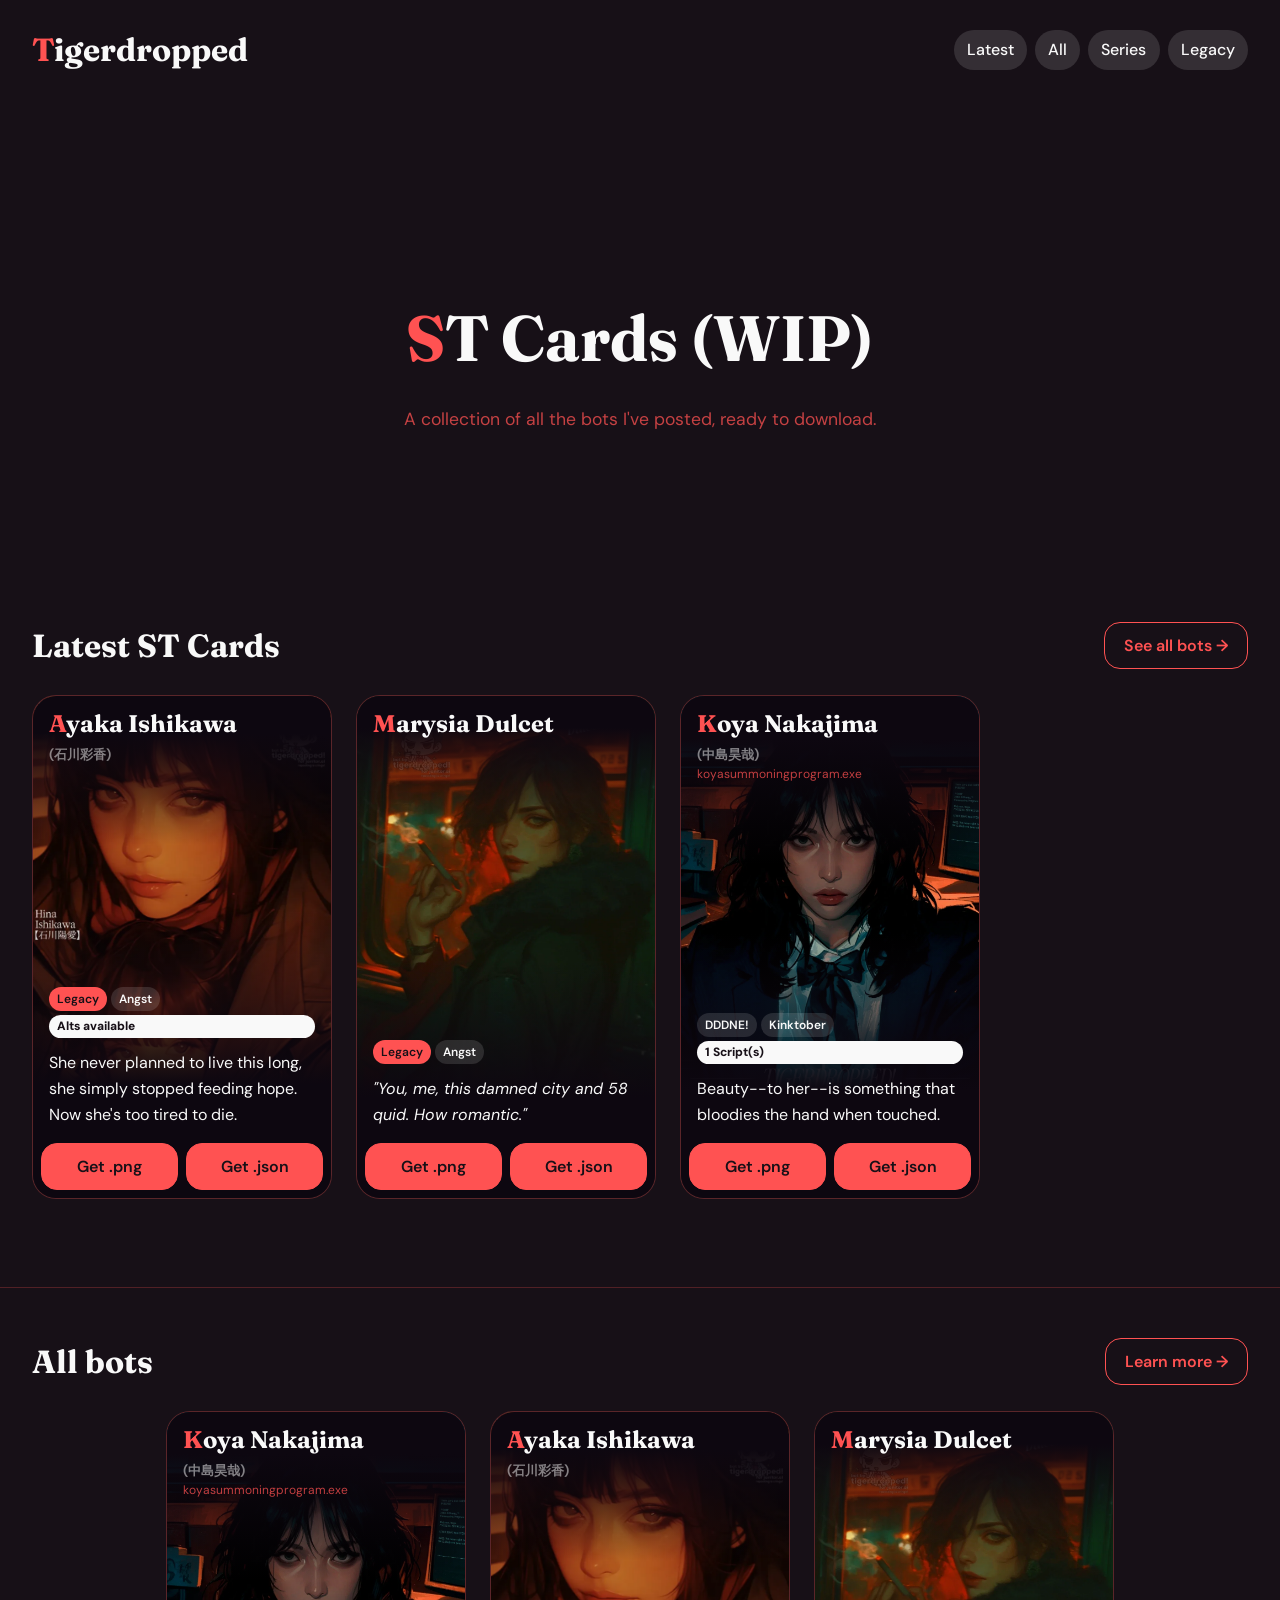
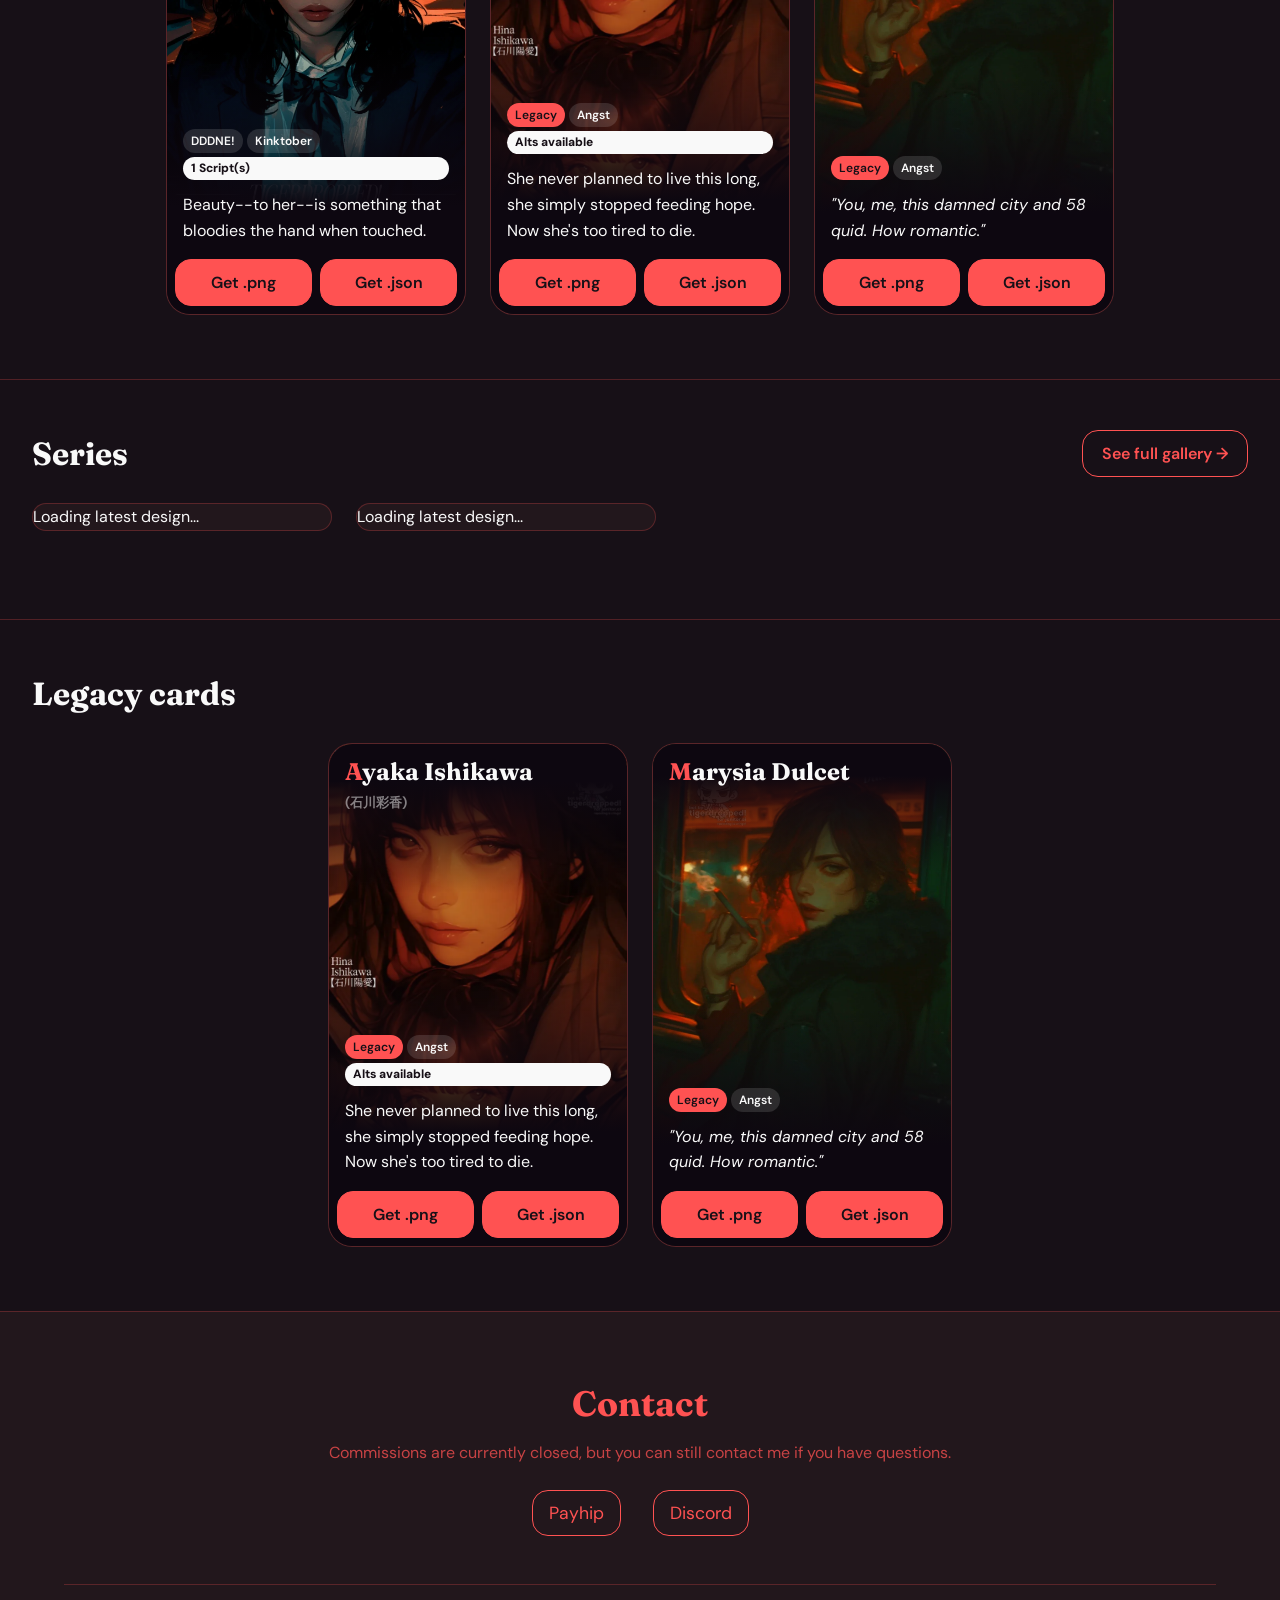
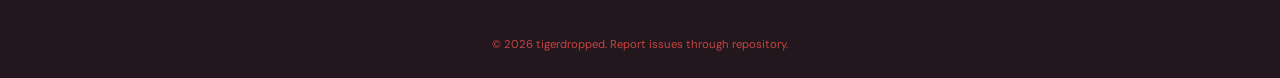
==== bots/index.html @ 5436bb35 "More setup. Bots subdirectory page created. Added preliminary modal for detailed gallery view. Mobil" ====
<!DOCTYPE html>
<html lang="en">
<head>
    <meta charset="UTF-8">
    <meta name="viewport" content="width=device-width, initial-scale=1.0">
    <title>ST Cards | tigerCSS Portal</title>
    <meta name="description" content="Tiger's Collection of Chatbots">

    <!-- favicons -->
    <link rel="icon" type="image/x-icon" href="/favicon.ico">
    <link rel="icon" type="image/png" sizes="32x32" href="/favicon-32x32.png">
    <link rel="icon" type="image/png" sizes="16x16" href="/favicon-16x16.png">
    <link rel="apple-touch-icon" sizes="180x180" href="/apple-touch-icon.png">
    <link rel="manifest" href="/site.webmanifest">

    <!-- fonts -->
    <link rel="preconnect" href="https://fonts.googleapis.com">
    <link rel="preconnect" href="https://fonts.gstatic.com" crossorigin>
    <link href="https://fonts.googleapis.com/css2?family=DM+Sans:ital,opsz,wght@0,9..40,100..1000;1,9..40,100..1000&family=Fraunces:ital,opsz,wght@0,9..144,100..900;1,9..144,100..900&display=swap" rel="stylesheet">
    
    <!-- style & script -->
    <link rel="stylesheet" href="/assets/css/style.css">
    <script src="/assets/js/script.js" defer></script>
</head>
<body>

    <!-- Navigation -->
    <header class="nav-header flex-row">
        <a href="../" class="logo"><strong>Tigerdropped</strong></a>
        <nav>
            <a href="#latest">Latest</a>
            <a href="#all">All</a>
            <a href="#series">Series</a>
            <a href="#legacy">Legacy</a>
        </nav>
    </header>

    <main>
        <!-- initial -->
        <section class="hero">
            <h1>ST Cards (WIP)</h1>
            <p>A collection of all the bots I've posted, ready to download.</p>
        </section>

        <!-- Latest bots -->
        <section id="bots" class="feed-section">
            <div class="flex-row">
                <h2>Latest ST Cards</h2>
                <a href="./bots/" class="btn-outline">See all bots &rarr;</a>
            </div>
            <div id="recent-bots-feed" class="flex-auto-scroll">
                <!-- JS controls bot cards -->
            </div>
        </section>

        <hr>

        <!-- All bots -->
        <section id="all" class="feed-section">
            <div class="flex-row">
                <h2>All bots</h2>
                <a href="./commissions/" class="btn-outline">Learn more &rarr;</a>
            </div>
            <!-- Empty container where JS will inject the 2-3 newest gallery items -->
            <div id="full-bots-gallery" class="flex-auto-wrap">
                <!-- JS controls bot cards -->
            </div>
        </section>

        <hr>

        <!-- Series -->
        <section id="series" class="feed-section">
            <div class="flex-row">
                <h2>Series</h2>
                <a href="/gallery/" class="btn-outline">See full gallery &rarr;</a>
            </div>
            <!-- Empty container where JS will inject the 2-3 newest gallery items -->
            <div id="recent-gallery-feed" class="flex-auto-scroll">
                <article class="card">Loading latest design...</article>
                <article class="card">Loading latest design...</article>
            </div>
        </section>

        <hr>

        <!-- legacy -->
        <section id="legacy" class="feed-section">
            <div class="flex-row">
                <h2>Legacy cards</h2>
            </div>
            <!-- Empty container where JS will inject the 2-3 newest gallery items -->
            <div id="legacy-bots-gallery" class="flex-auto-wrap">
                <!-- JS controls bot cards -->
            </div>
        </section>
    </main>

    <!-- CONTACT / FOOTER -->
    <footer class="site-footer" id="contact">
        <div class="footer-content">
            <h2>Contact</h2>
            <p>Commissions are currently closed, but you can still contact me if you have questions.</p>
            <div class="contact-links flex-row">
                <a href="https://payhip.com/your-link" target="_blank" rel="noopener noreferrer">Payhip</a>
                <a href="https://discord.com/users/your-id" target="_blank" rel="noopener noreferrer">Discord</a>
            </div>
        </div>
        <hr>
        <div class="footer-bottom">
            <small>&copy; 2026 tigerdropped. Report issues through repository.</small>
        </div>
    </footer>

    <!-- Modal gallery -->
    <div id="bot-modal" class="modal-overlay hidden">
        <div class="modal-container">
    
            <!-- Gallery information -->
            <header class="modal-header flex-row">
                <button class="filters modal-btn">
                    .
                </button>
                <h3 id="modal-title">Character Name</h3>
                <button id="modal-close" class="modal-btn">
                    ✕
                </button>
            </header>

            <!-- modal contents -->
            <div id="modal-content" class="modal-body">
                <!-- Left side / Card -->
                <aside class="modal-left" id="modal-card-slot">
                   <!-- JavaScript will inject the card here -->
                </aside>

                <!-- RIGHT: Full Description -->
                <main class="modal-right">

                    <section class="modal-char-info">

                        <details class="modal-dropdown">
                            <summary>                            
                                <h2>Lore & Details</h2>
                            </summary>
                            <div id="modal-description">
                                <!-- JavaScript will inject the fullDescription here -->
                            </div>
                        </details>

                    </section>

                    <!-- FOOTER: Mini Gallery -->
                    <footer class="modal-footer">
                        <div class="mini-gallery-scroll" id="modal-mini-gallery">
                            <!-- Tiny avatars will inject here -->
                        </div>
                    </footer>

                </main>
            </div>

        </div>
    </div>  
</body>
</html>
---- assets/css/style.css ----
/* ========================================= */
/* Vars */
/* ========================================= */
:root {
    scrollbar-color: #ff5252 #0000;

    --preview-size: 24px;
    --preview-weight: 400;
    --preview-style: normal;
    --preview-variant: normal;
    --bg-color: #171017;
    --card-bg: #22171c;
    --bg-gradient-dark: #0d0710;
    --bg-gradient-dark-a75: #0d0710CF;
    --link-bg-a125: #f9f9f920;
    --link-bg-a25: #f9f9f940;
    --text-main: #f9f9f9;
    --text-main-a50: #f9f9f980;
    --text-muted: #ff5252BF;
    --border-color: #ff525240;
    --accent-color: #ff5252;
    --font-main: 'DM Sans', sans-serif;
    --font-display: 'Fraunces', serif;
}

/* ========================================= */
/* Base styling */
/* ========================================= */
* {
    box-sizing: border-box;
    margin: 0;
    padding: 0;
}

body {
    background-color: var(--bg-color);
    color: var(--text-main);
    font-family: var(--font-main);
    line-height: 1.6;
    overflow-x: hidden;
}

h1, h2, h3, h4 {
    font-family: var(--font-display);
    font-weight: 700;
}

a {
    color: var(--accent-color);
    text-decoration: none;
    transition: all 0.25s ease;
}

hr {
    border: 0;
    height: 1px;
    background-color: var(--border-color);
    margin: 3rem 0;
}

button {
    border: unset;
    transition: all 0.25s ease;
}

/* ========================================= */
/* Layout utils */
/* ========================================= */
.flex-row {
    display: flex;
    align-items: center;
    justify-content: space-between;
    gap: 1rem;
    flex-wrap: wrap; /* Keeps it safe on mobile */
}

.flex-auto-wrap {
    display: flex;
    gap: 1.5rem;
    justify-content: center;
    flex-flow: row wrap;
    margin-top: 1.5rem;
}

.flex-auto-wrap > * {
    flex-basis: min(100%, 300px);
    flex-shrink: 0;
}

.flex-auto-scroll {
    display: flex;
    gap: 1.5rem;
    padding: 1.5rem clamp(1rem, 2.5vw, 2rem);
    margin: 0 calc(clamp(1rem, 2.5vw, 2rem) * -1);
    overflow: auto hidden;
}

.flex-auto-scroll > * {
    flex-basis: min(100%, 300px);
    flex-shrink: 0;
}

/* ========================================= */
/* Quick nav */
/* ========================================= */
.nav-header {
    position: absolute;
    inset: 0 0 auto 0;
    padding: 1.5rem 2rem;
    width: 100%;
    max-width: 1440px;
    margin: 0 auto;
    justify-content: space-between;
}

.nav-header .logo {
    font-size: 2rem;
    font-family: var(--font-display);
    color: var(--text-main);
}

.nav-header .logo::first-letter {
    color: var(--accent-color);
}

.nav-header nav {
    display: flex;
    justify-content: center;
    gap: .5rem;
    flex-wrap: wrap;
}

.nav-header nav a {
    display: flex;
    align-items: center;
    min-height: 2.5rem;
    padding: 0 0.825rem; 
    background-color: var(--link-bg-a125);
    border-radius: 2rem;
    color: var(--text-main);
    font-size: 1rem;
    font-weight: 500;
    line-height: 0.7;
}

.nav-header nav a:hover {
    background-color: var(--link-bg-a25);
}

/* ========================================= */
/* Main content feed */
/* ========================================= */
main {
    max-width: 1440px;
    margin: 0 auto;
}

main > section { padding: 0 clamp(1rem, 2.5vw, 2rem); }

.hero {
    height: 100lvh;
    max-height: 720px;
    display: flex;
    flex-flow: column;
    text-align: center;
    justify-content: center;
    align-items: center;
    padding: 0 clamp(1rem, 2.5vw, 2rem);
}

.hero h1 {
    font-size: clamp(2.5rem, 5vw, 4rem);
    margin-bottom: 1rem;
    color: var(--text-main);
}

.hero h1::first-letter {
    color: var(--accent-color);
}

.hero p {
    font-size: 1.1rem;
    color: var(--text-muted);
    max-width: 720px;
    margin: 0 auto;
}

/* ========================================= */
/* sections & cards */
/* ========================================= */
.feed-section {
    margin-bottom: 4rem;
}

.feed-section h2 {
    font-size: 2rem;
    color: var(--text-main);
}

#bots {
    margin-top: calc(min(25vh, 100px) * -1);
}

.card {
    display: grid;
    grid-template-rows: auto 1fr auto;
    background-color: var(--card-bg);
    border: 1px solid var(--border-color);
    border-radius: 1.5rem;
    overflow: hidden;
    transition: border-color 0.25s ease;
}

.card:hover {
    border-color: var(--accent-color);
}

/* Absolute elements */
.redirect-overlay {
    z-index: 4;
    grid-area: 1 / 1 / -2 / -1;
    background: var(--bg-gradient-dark-a75);
    display: flex;
    flex-flow: column;
    align-items: center;
    justify-content: center;
    padding: 1rem;
    opacity: 0;
    text-align: center;
}

.redirect-overlay h3 {
    font-size: 1.5rem;
}

.redirect-overlay:hover {
    opacity: 1;
}

.card img {
    object-fit: cover;
    grid-area: 1 / 1 / -2 / -1;
    width: 100%;
}

.char-name {
    background: linear-gradient(var(--bg-gradient-dark) 25%, #0000);
    padding: 1rem 1rem 5rem 1rem;
    width: 100%;
    grid-area: 1 / 1 / 2 / -1;
}

.card h3 {
    font-size: 1.5rem;
    line-height: 1;
    margin-bottom: 0.5rem;
    color: var(--text-main);
}

.card h3::first-letter {
    color: var(--accent-color);
}

.card h5 {
    font-size: 0.825rem;
    color: var(--text-main-a50);
}

.card h6 {
    font-size: 0.75rem;
    font-weight: 400;
    color: var(--text-muted);
    white-space: nowrap;
}

.char-description {
    display: flex;
    flex-flow: column;
    grid-area: 2 / 1 / 3 / -1;
    align-self: end;
    gap: 0.25rem;
    font-size: 1rem;
    background: linear-gradient(to top, var(--bg-gradient-dark) 25%, #0000);
    padding: 1rem;
    padding-top: 5rem;
}

.char-tags {
    justify-content: flex-start;
    gap: 0.25rem;
}

.tag,
.badge {
    font-size: 0.75rem;
    font-weight: 600;
    line-height: 0.7;
    display: flex;
    align-items: center;
    min-height: 1.5rem;
    background: var(--link-bg-a125);
    padding: 0 0.5rem;
    border-radius: 1rem;
}

.badge {
    background: var(--accent-color);
    color: #171017;
}

.char-analytics {
    background: var(--text-main);
    padding: 0.125rem 0.5rem;
    border-radius: 1rem;
    color: var(--bg-color);
    font-size: 0.75rem;
    font-weight: 800;
}

.char-analytics:empty { display: none !important; }

.card p {
    margin-top: .5rem;
    font-family: var(--font-main);
    color: var(--text-main);
}

.char-actions {
    background: var(--bg-gradient-dark);
    grid-area: -1 / 1 / -2 / -1;
    gap: .5rem;
    flex-wrap: nowrap;
    padding: 0 .5rem .5rem .5rem;
}

.char-actions .btn { width: 100%; }

/* ========================================= */
/* Buttons */
/* ========================================= */
.btn, .btn-outline {
    display: inline-block;
    padding: 0.6rem 1.2rem;
    border-radius: 1rem;
    font-family: var(--font-main);
    font-weight: 600;
    text-align: center;
    cursor: pointer;
}

/* Solid Button (For Cards) */
.btn {
    background-color: var(--accent-color);
    color: var(--bg-color); /* Dark text on bright background */
    border: 1px solid var(--accent-color);
}

.btn:hover {
    background-color: var(--card-bg);
    color: var(--accent-color);
    opacity: 1;
}

/* Outline Button (For Feed Headers) */
.btn-outline {
    background-color: transparent;
    border: 1px solid var(--accent-color);
    color: var(--accent-color);
}

.btn-outline:hover {
    background-color: var(--accent-color);
    color: var(--bg-color);
}

/* ========================================= */
/* Footer */
/* ========================================= */
.site-footer {
    background-color: var(--card-bg);
    border-top: 1px solid var(--border-color);
    padding: 4rem 5% 1.5rem;
    text-align: center;
}

.footer-content h2 {
    font-size: 2.2rem;
    color: var(--accent-color);
    margin-bottom: 0.5rem;
}

.footer-content p {
    color: var(--text-muted);
    margin-bottom: 1.5rem;
}

.contact-links {
    justify-content: center;
    gap: 2rem;
}

.contact-links a {
    font-size: 1.1rem;
    padding: 0.5rem 1rem;
    border-radius: 1rem;
    background-color: var(--card-bg);
    border: 1px solid var(--accent-color);
}

.contact-links a:hover {
    background-color: var(--accent-color);
    color: var(--bg-color);
}

.footer-bottom {
    margin-top: 2rem;
    color: var(--text-muted);
    font-size: 0.85rem;
}

/* ========================================= */
/* modal stuff */
/* ========================================= */

/* The background overlay that locks the screen */
.modal-overlay {
  position: fixed;
  inset: 0;
  background-color: var(--bg-color);
  z-index: 1000;
  opacity: 1;
  pointer-events: auto;
  display: flex;
  justify-content: center;
  transition: pointer-events 0.25s ease, opacity 0.25s ease;
  transition-behavior: allow-discrete;
}

/* Hide by default */
.modal-overlay.hidden {
  opacity: 0;
  pointer-events: none;
}

/* Prevent body scrolling when modal is open */
body.modal-open {
  overflow: hidden;
}

/* Inner layout wrapper */
.modal-container {
  position: relative;
  width: 100%;
  max-width: 1440px;
  height: 100lvh;
  display: flex;
  flex-direction: column;
}

.modal-btn {
    display: flex;
    flex-shrink: 0;
    justify-content: center;
    align-items: center;
    min-height: 2.5rem;
    aspect-ratio: 1;
    padding: 0 0.825rem; 
    background-color: var(--link-bg-a125);
    border-radius: 2rem;
    color: var(--text-main);
    font-family: var(--font-main);
    font-size: 1rem;
    font-weight: 500;
    line-height: 0.7;
}

.modal-btn:hover {
    background-color: var(--link-bg-a25);
}

.modal-header {
  padding: 1rem clamp(1rem, 2.5vw, 2rem);
  border-bottom: 1px solid var(--border-color);
  flex-wrap: nowrap;
}

.modal-header h3 {
    white-space: nowrap;
    display: inline-block;
    max-width: 100%;
    overflow: hidden;
    text-overflow: ellipsis;
}

.modal-body {
  flex-grow: 1;
  display: flex;
  overflow: hidden; /* Prevents whole-page scrolling */
}

.modal-left {
    padding: 1rem;
  flex: 0 0 320px; /* Fixed width for the card */
  /* Reuses your existing card CSS perfectly */
}

.modal-right {
  margin: 0;
  position: relative;
  flex-grow: 1;
  overflow-y: auto; /* Allows only the text side to scroll */
  padding: 1rem 0;
  padding-right: 1rem;
  scrollbar-color: var(--accent-color) var(--card-bg);
}

.modal-char-info {
    padding: 0;
    display: flex;
    flex-flow: column;
}

.modal-dropdown summary { cursor: pointer; display: flex; }
.modal-dropdown summary::-webkit-details-marker { display: none; }

.modal-footer {
  position: absolute;
  inset: auto 0 0 0;
  display: flex;
  padding-top: 1rem;
  border-top: 1px solid var(--border-color);
}

/* Horizontal scrolling for the mini gallery */
.mini-gallery-scroll {
  display: flex;
  gap: 1rem;
  overflow-x: auto;
  padding-top: 0.5rem;
  scrollbar-width: thin;
}

/* Card adjustments for modal */
.modal-body .card {
    height: 100%;
}

.modal-body .card img {
    height: 100%;
}

@media only screen and (max-width: 799px) {
  .nav-header {
    justify-content: center;
  }
  
  .modal-overlay {
    height: 100lvh;
  }

  .modal-overlay,
  .modal-body {
    flex-flow: column;
  }

  .modal-header {
    padding: 0.5rem 1rem;
    flex-shrink: 0;
  }

  .modal-body {
    flex-grow: 1;
    overflow: hidden auto;
  }

  .modal-right {
    height: 100%;
    flex-shrink: 0;
    padding: 1rem;
  }
}
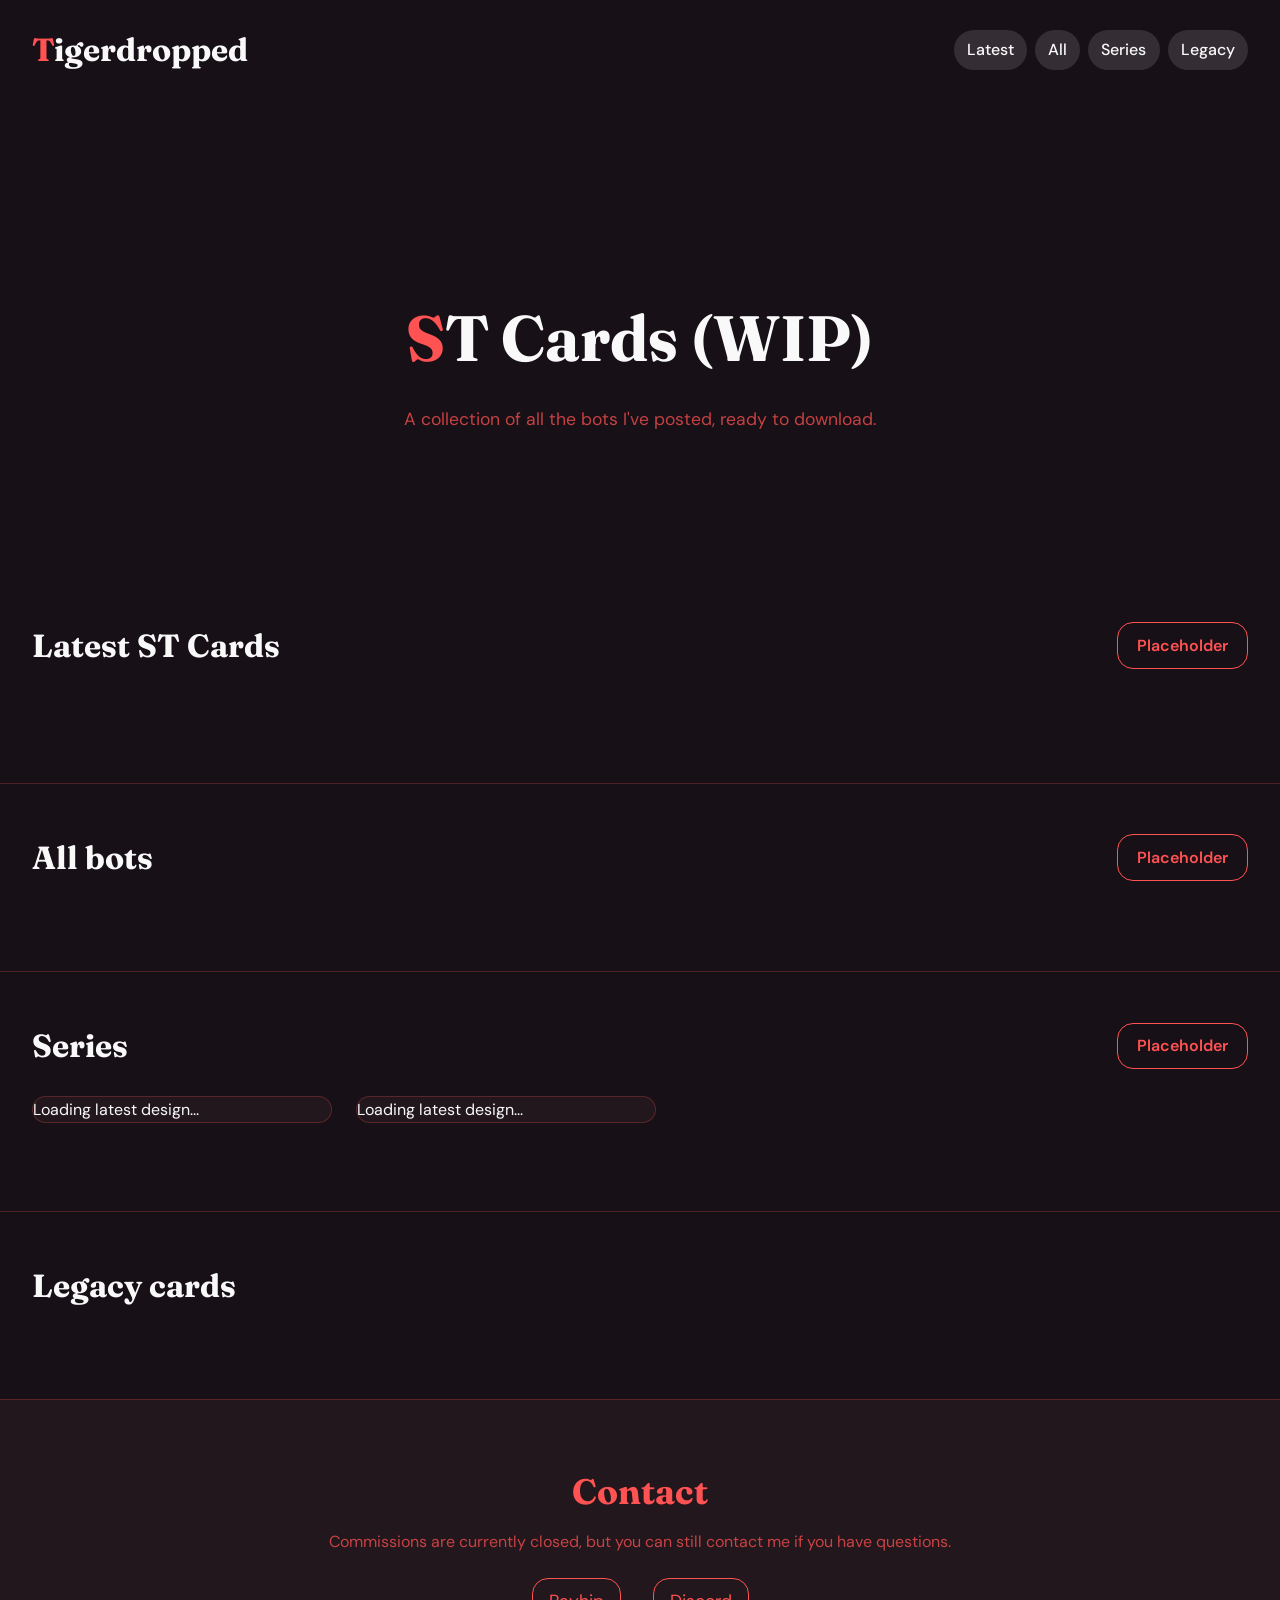
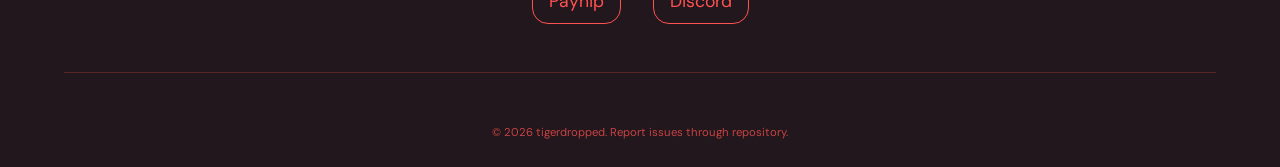
==== commit 1ba754a2: "Script rework succesful. Source change succesful. One new card added." ====
--- a/bots/index.html
+++ b/bots/index.html
@@ -46,7 +46,7 @@
         <section id="bots" class="feed-section">
             <div class="flex-row">
                 <h2>Latest ST Cards</h2>
-                <a href="./bots/" class="btn-outline">See all bots &rarr;</a>
+                <a href="" class="btn-outline">Placeholder</a>
             </div>
             <div id="recent-bots-feed" class="flex-auto-scroll">
                 <!-- JS controls bot cards -->
@@ -59,7 +59,7 @@
         <section id="all" class="feed-section">
             <div class="flex-row">
                 <h2>All bots</h2>
-                <a href="./commissions/" class="btn-outline">Learn more &rarr;</a>
+                <a href="" class="btn-outline">Placeholder</a>
             </div>
             <!-- Empty container where JS will inject the 2-3 newest gallery items -->
             <div id="full-bots-gallery" class="flex-auto-wrap">
@@ -73,7 +73,7 @@
         <section id="series" class="feed-section">
             <div class="flex-row">
                 <h2>Series</h2>
-                <a href="/gallery/" class="btn-outline">See full gallery &rarr;</a>
+                <a href="" class="btn-outline">Placeholder</a>
             </div>
             <!-- Empty container where JS will inject the 2-3 newest gallery items -->
             <div id="recent-gallery-feed" class="flex-auto-scroll">
--- a/assets/css/style.css
+++ b/assets/css/style.css
@@ -244,6 +244,7 @@
 }
 
 .char-name {
+    z-index: 1;
     background: linear-gradient(var(--bg-gradient-dark) 25%, #0000);
     padding: 1rem 1rem 5rem 1rem;
     width: 100%;
@@ -279,7 +280,7 @@
     grid-area: 2 / 1 / 3 / -1;
     align-self: end;
     gap: 0.25rem;
-    font-size: 1rem;
+    font-size: 0.825rem;
     background: linear-gradient(to top, var(--bg-gradient-dark) 25%, #0000);
     padding: 1rem;
     padding-top: 5rem;
@@ -309,18 +310,16 @@
 }
 
 .char-analytics {
-    background: var(--text-main);
-    padding: 0.125rem 0.5rem;
-    border-radius: 1rem;
-    color: var(--bg-color);
-    font-size: 0.75rem;
+    margin-top: 0.5rem;
+    color: var(--text-main);
+    font-size: 0.825rem;
     font-weight: 800;
 }
 
 .char-analytics:empty { display: none !important; }
 
 .card p {
-    margin-top: .5rem;
+    margin-top: .25rem;
     font-family: var(--font-main);
     color: var(--text-main);
 }
@@ -509,6 +508,7 @@
   position: relative;
   flex-grow: 1;
   overflow-y: auto; /* Allows only the text side to scroll */
+  width: 100%;
   padding: 1rem 0;
   padding-right: 1rem;
   scrollbar-color: var(--accent-color) var(--card-bg);
@@ -520,8 +520,46 @@
     flex-flow: column;
 }
 
-.modal-dropdown summary { cursor: pointer; display: flex; }
+.modal-dropdown {
+    overflow: hidden;
+    max-width: 100%;
+}
+
+.modal-dropdown summary {
+    cursor: pointer;
+    display: flex;
+    padding: 0.5rem 0.75rem;
+    border-radius: 1rem;
+    border: 1px solid var(--border-color);
+    background: var(--card-bg);
+    transition: all .25s ease;
+}
+
+.modal-dropdown summary + * { margin-top: 1rem; }
+
+.modal-dropdown:is(:hover, [open]) summary {
+    border-color: var(--accent-color);
+}
+
+.modal-dropdown[open] summary {
+    background: var(--accent-color);
+    color: var(--bg-color);
+}
+
 .modal-dropdown summary::-webkit-details-marker { display: none; }
+
+#modal-description {
+    width: 100%;
+    overflow: hidden;
+}
+
+#modal-description p {
+    max-width: 100%;
+}
+
+#modal-description img {
+    max-width: 100%;
+}
 
 .modal-footer {
   position: absolute;
@@ -542,12 +580,19 @@
 
 /* Card adjustments for modal */
 .modal-body .card {
+    grid-template-rows: auto minmax(0, 1fr) auto auto;
     height: 100%;
 }
 
 .modal-body .card img {
     height: 100%;
 }
+
+.modal-body .card .char-description {
+    grid-area: 2 / 1 / 3 / -1;
+}
+
+.modal-body .char-actions:has(+ .char-actions) { grid-area: 3 / 1 / 4 / -1; }
 
 @media only screen and (max-width: 799px) {
   .nav-header {
